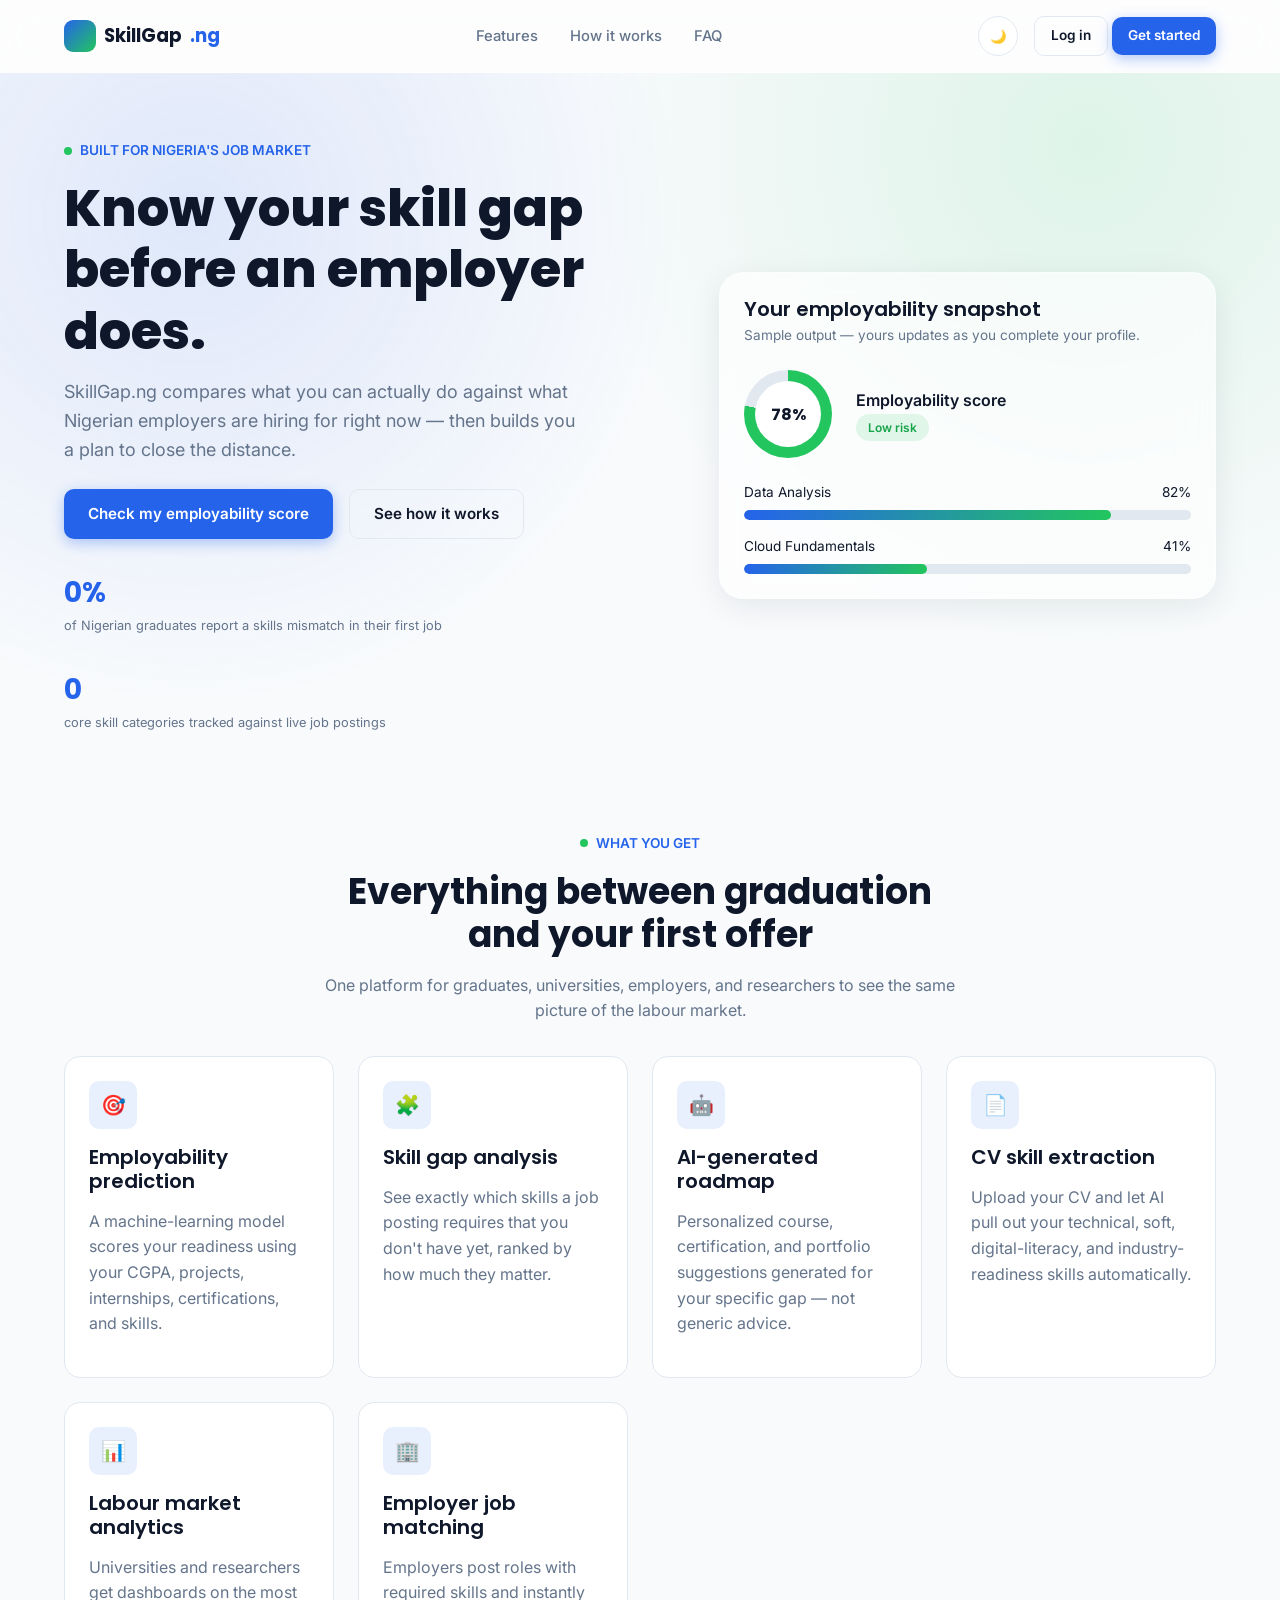
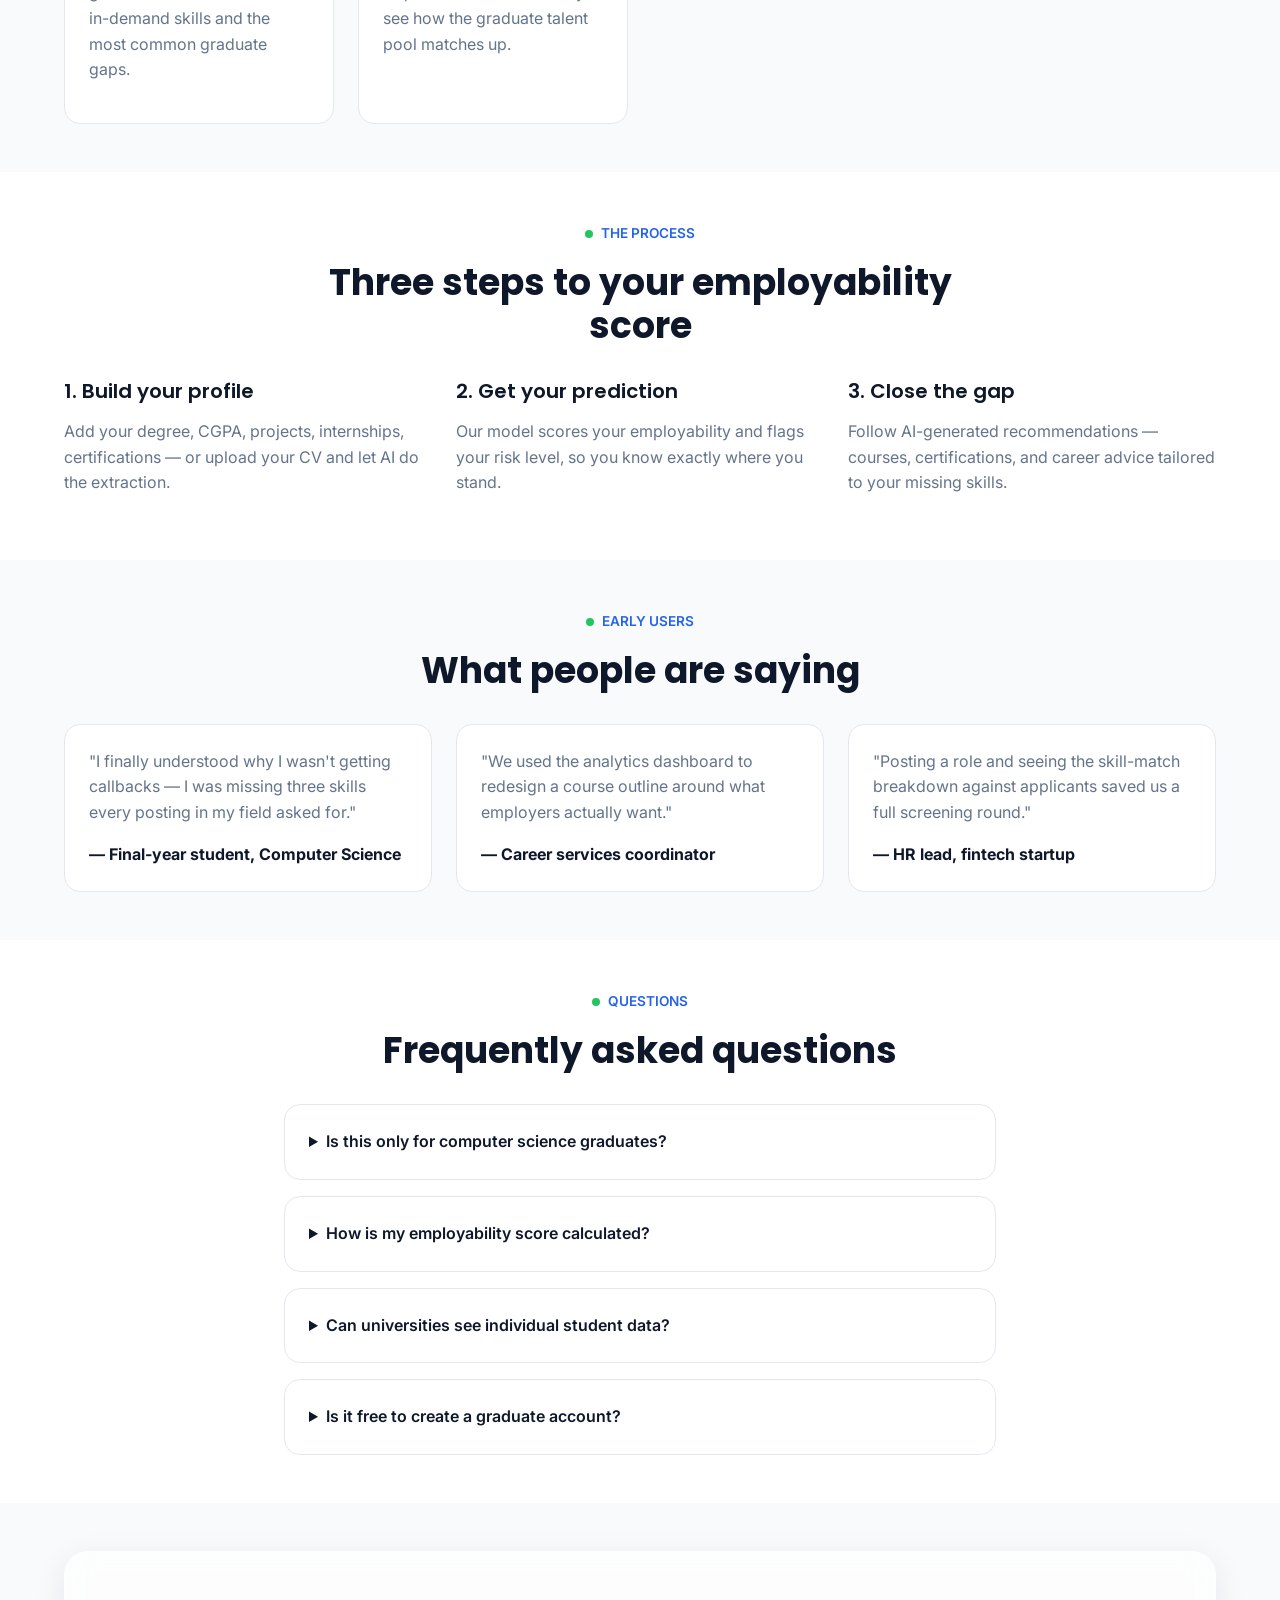
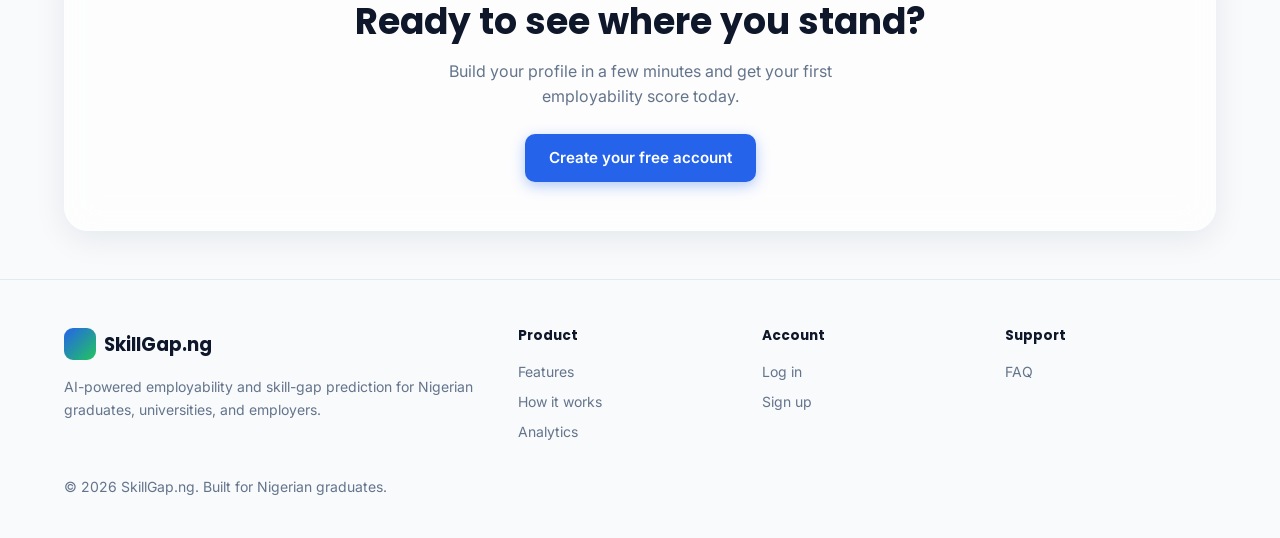
==== skill-gap-system/frontend/index.html @ 300d841a "first commit" ====
<!DOCTYPE html>
<html lang="en">
<head>
<meta charset="UTF-8" />
<meta name="viewport" content="width=device-width, initial-scale=1.0" />
<title>Graduate Skill Gap Prediction System | Close the gap between school and work</title>
<meta name="description" content="AI-powered employability prediction and skill-gap analysis for Nigerian graduates, universities, and employers." />
<link rel="stylesheet" href="assets/css/main.css" />
</head>
<body>
<a href="#main" class="skip-link">Skip to content</a>

<header class="navbar">
  <div class="navbar-inner">
    <a href="index.html" class="brand">
      <span class="brand-mark" aria-hidden="true"></span>
      SkillGap<span style="color:var(--color-primary)">.ng</span>
    </a>
    <nav aria-label="Primary">
      <ul class="nav-links">
        <li><a href="index.html#features">Features</a></li>
        <li><a href="index.html#how-it-works">How it works</a></li>
        <li><a href="index.html#faq">FAQ</a></li>
      </ul>
    </nav>
    <div class="nav-actions">
      <button class="theme-toggle" data-theme-toggle aria-label="Toggle dark mode">🌙</button>
      <div data-auth-area>
        <a href="login.html" class="btn btn-secondary btn-sm">Log in</a>
        <a href="login.html?tab=register" class="btn btn-primary btn-sm">Get started</a>
      </div>
      <button class="nav-toggle" data-nav-toggle aria-label="Open menu" aria-expanded="false">
        <span></span><span></span><span></span>
      </button>
    </div>
  </div>
</header>

<main id="main">

  <!-- HERO -->
  <section class="hero">
    <div class="hero-bg" aria-hidden="true"></div>
    <div class="container hero-grid">
      <div class="fade-in-up">
        <p class="eyebrow">BUILT FOR NIGERIA'S JOB MARKET</p>
        <h1>Know your skill gap before an employer does.</h1>
        <p style="font-size:1.125rem; max-width:520px;">
          SkillGap.ng compares what you can actually do against what Nigerian employers
          are hiring for right now — then builds you a plan to close the distance.
        </p>
        <div class="hero-actions">
          <a href="login.html?tab=register" class="btn btn-primary">Check my employability score</a>
          <a href="#how-it-works" class="btn btn-secondary">See how it works</a>
        </div>
        <div class="hero-stats">
          <div>
            <div class="hero-stat-value" data-count="41">0%</div>
            <div class="hero-stat-label">of Nigerian graduates report a skills mismatch in their first job</div>
          </div>
          <div>
            <div class="hero-stat-value" data-count="12">0</div>
            <div class="hero-stat-label">core skill categories tracked against live job postings</div>
          </div>
        </div>
      </div>

      <div class="fade-in-up glass" style="padding:var(--space-4); border-radius:var(--radius-lg);">
        <h3 style="margin-bottom:var(--space-1);">Your employability snapshot</h3>
        <p style="font-size:0.85rem; margin-bottom:var(--space-4);">Sample output — yours updates as you complete your profile.</p>

        <div style="display:flex; align-items:center; gap:var(--space-4); margin-bottom:var(--space-4);">
          <div style="width:88px;height:88px;border-radius:50%;background:conic-gradient(var(--color-accent) 78%, var(--color-border) 0);display:flex;align-items:center;justify-content:center;">
            <div style="width:66px;height:66px;border-radius:50%;background:var(--color-surface);display:flex;align-items:center;justify-content:center;font-family:var(--font-heading);font-weight:700;">78%</div>
          </div>
          <div>
            <div style="font-weight:600;">Employability score</div>
            <span class="badge badge-low">Low risk</span>
          </div>
        </div>

        <div style="margin-bottom:var(--space-3);">
          <div style="display:flex;justify-content:space-between;font-size:0.85rem;margin-bottom:6px;">
            <span>Data Analysis</span><span>82%</span>
          </div>
          <div class="progress-track"><div class="progress-fill" style="width:82%"></div></div>
        </div>
        <div>
          <div style="display:flex;justify-content:space-between;font-size:0.85rem;margin-bottom:6px;">
            <span>Cloud Fundamentals</span><span>41%</span>
          </div>
          <div class="progress-track"><div class="progress-fill" style="width:41%"></div></div>
        </div>
      </div>
    </div>
  </section>

  <!-- FEATURES -->
  <section class="section" id="features">
    <div class="container">
      <div class="section-header reveal">
        <p class="eyebrow" style="justify-content:center;">WHAT YOU GET</p>
        <h2>Everything between graduation and your first offer</h2>
        <p>One platform for graduates, universities, employers, and researchers to see the same picture of the labour market.</p>
      </div>

      <div class="feature-grid">
        <div class="card card-hover reveal">
          <div class="feature-icon">🎯</div>
          <h3>Employability prediction</h3>
          <p>A machine-learning model scores your readiness using your CGPA, projects, internships, certifications, and skills.</p>
        </div>
        <div class="card card-hover reveal">
          <div class="feature-icon">🧩</div>
          <h3>Skill gap analysis</h3>
          <p>See exactly which skills a job posting requires that you don't have yet, ranked by how much they matter.</p>
        </div>
        <div class="card card-hover reveal">
          <div class="feature-icon">🤖</div>
          <h3>AI-generated roadmap</h3>
          <p>Personalized course, certification, and portfolio suggestions generated for your specific gap — not generic advice.</p>
        </div>
        <div class="card card-hover reveal">
          <div class="feature-icon">📄</div>
          <h3>CV skill extraction</h3>
          <p>Upload your CV and let AI pull out your technical, soft, digital-literacy, and industry-readiness skills automatically.</p>
        </div>
        <div class="card card-hover reveal">
          <div class="feature-icon">📊</div>
          <h3>Labour market analytics</h3>
          <p>Universities and researchers get dashboards on the most in-demand skills and the most common graduate gaps.</p>
        </div>
        <div class="card card-hover reveal">
          <div class="feature-icon">🏢</div>
          <h3>Employer job matching</h3>
          <p>Employers post roles with required skills and instantly see how the graduate talent pool matches up.</p>
        </div>
      </div>
    </div>
  </section>

  <!-- HOW IT WORKS -->
  <section class="section" id="how-it-works" style="background:var(--color-surface);">
    <div class="container">
      <div class="section-header reveal">
        <p class="eyebrow" style="justify-content:center;">THE PROCESS</p>
        <h2>Three steps to your employability score</h2>
      </div>
      <div class="feature-grid">
        <div class="reveal">
          <h3>1. Build your profile</h3>
          <p>Add your degree, CGPA, projects, internships, certifications — or upload your CV and let AI do the extraction.</p>
        </div>
        <div class="reveal">
          <h3>2. Get your prediction</h3>
          <p>Our model scores your employability and flags your risk level, so you know exactly where you stand.</p>
        </div>
        <div class="reveal">
          <h3>3. Close the gap</h3>
          <p>Follow AI-generated recommendations — courses, certifications, and career advice tailored to your missing skills.</p>
        </div>
      </div>
    </div>
  </section>

  <!-- TESTIMONIALS -->
  <section class="section">
    <div class="container">
      <div class="section-header reveal">
        <p class="eyebrow" style="justify-content:center;">EARLY USERS</p>
        <h2>What people are saying</h2>
      </div>
      <div class="feature-grid">
        <div class="card reveal">
          <p>"I finally understood why I wasn't getting callbacks — I was missing three skills every posting in my field asked for."</p>
          <strong>— Final-year student, Computer Science</strong>
        </div>
        <div class="card reveal">
          <p>"We used the analytics dashboard to redesign a course outline around what employers actually want."</p>
          <strong>— Career services coordinator</strong>
        </div>
        <div class="card reveal">
          <p>"Posting a role and seeing the skill-match breakdown against applicants saved us a full screening round."</p>
          <strong>— HR lead, fintech startup</strong>
        </div>
      </div>
    </div>
  </section>

  <!-- FAQ -->
  <section class="section" id="faq" style="background:var(--color-surface);">
    <div class="container" style="max-width:760px;">
      <div class="section-header reveal">
        <p class="eyebrow" style="justify-content:center;">QUESTIONS</p>
        <h2>Frequently asked questions</h2>
      </div>

      <div class="reveal" style="display:flex; flex-direction:column; gap:var(--space-3);">
        <details class="card">
          <summary style="cursor:pointer; font-weight:600;">Is this only for computer science graduates?</summary>
          <p style="margin-top:var(--space-3);">No — the skill taxonomy covers technical, soft, digital-literacy, and industry-readiness skills across fields, and the job postings span multiple industries.</p>
        </details>
        <details class="card">
          <summary style="cursor:pointer; font-weight:600;">How is my employability score calculated?</summary>
          <p style="margin-top:var(--space-3);">A model trained on graduate outcome data weighs your CGPA, skills, projects, internships, certifications, and experience to produce a score and risk level.</p>
        </details>
        <details class="card">
          <summary style="cursor:pointer; font-weight:600;">Can universities see individual student data?</summary>
          <p style="margin-top:var(--space-3);">University and researcher accounts see aggregated analytics, not individual graduate profiles, unless a graduate explicitly shares their data.</p>
        </details>
        <details class="card">
          <summary style="cursor:pointer; font-weight:600;">Is it free to create a graduate account?</summary>
          <p style="margin-top:var(--space-3);">Yes. Graduate accounts are free to create and use.</p>
        </details>
      </div>
    </div>
  </section>

  <!-- CTA -->
  <section class="section">
    <div class="container">
      <div class="glass reveal" style="padding:var(--space-6); text-align:center; border-radius:var(--radius-lg);">
        <h2>Ready to see where you stand?</h2>
        <p style="max-width:480px; margin:0 auto var(--space-4);">Build your profile in a few minutes and get your first employability score today.</p>
        <a href="login.html?tab=register" class="btn btn-primary">Create your free account</a>
      </div>
    </div>
  </section>

</main>

<footer>
  <div class="container">
    <div class="footer-grid">
      <div>
        <div class="brand" style="margin-bottom:var(--space-3);">
          <span class="brand-mark" aria-hidden="true"></span> SkillGap.ng
        </div>
        <p>AI-powered employability and skill-gap prediction for Nigerian graduates, universities, and employers.</p>
      </div>
      <div>
        <h4>Product</h4>
        <ul>
          <li><a href="index.html#features">Features</a></li>
          <li><a href="index.html#how-it-works">How it works</a></li>
          <li><a href="analytics.html">Analytics</a></li>
        </ul>
      </div>
      <div>
        <h4>Account</h4>
        <ul>
          <li><a href="login.html">Log in</a></li>
          <li><a href="login.html?tab=register">Sign up</a></li>
        </ul>
      </div>
      <div>
        <h4>Support</h4>
        <ul>
          <li><a href="index.html#faq">FAQ</a></li>
        </ul>
      </div>
    </div>
    <p>&copy; 2026 SkillGap.ng. Built for Nigerian graduates.</p>
  </div>
</footer>

<script src="assets/js/api.js"></script>
<script src="assets/js/theme.js"></script>
<script src="assets/js/main.js"></script>
</body>
</html>
---- skill-gap-system/frontend/assets/css/main.css ----
/* =========================================================================
   Graduate Skill Gap Prediction System — Design System
   Theme: Modern Glassmorphism + Soft Material Design
   Fonts: Inter (body/UI), Poppins (headings)
   ========================================================================= */

@import url('https://fonts.googleapis.com/css2?family=Inter:wght@400;500;600;700&family=Poppins:wght@500;600;700;800&display=swap');

:root {
  /* --- Color tokens (from project spec) --- */
  --color-primary: #2563EB;
  --color-primary-dark: #1D4ED8;
  --color-primary-light: #93C5FD;
  --color-secondary: #0F172A;
  --color-accent: #22C55E;
  --color-warning: #F59E0B;
  --color-danger: #EF4444;
  --color-background: #F8FAFC;
  --color-surface: #FFFFFF;
  --color-text: #0F172A;
  --color-muted: #64748B;
  --color-border: #E2E8F0;

  /* --- Glass surface tokens --- */
  --glass-bg: rgba(255, 255, 255, 0.65);
  --glass-border: rgba(255, 255, 255, 0.35);
  --glass-shadow: 0 8px 32px rgba(15, 23, 42, 0.08);
  --glass-blur: 16px;

  /* --- Layout tokens --- */
  --radius: 16px;
  --radius-sm: 10px;
  --radius-lg: 24px;
  --space-1: 4px;
  --space-2: 8px;
  --space-3: 16px;
  --space-4: 24px;
  --space-5: 32px;
  --space-6: 48px;
  --space-7: 64px;

  /* --- Typography tokens --- */
  --font-heading: 'Poppins', sans-serif;
  --font-body: 'Inter', sans-serif;

  /* --- Motion tokens --- */
  --transition-fast: 150ms ease;
  --transition-base: 250ms cubic-bezier(0.4, 0, 0.2, 1);
  --transition-slow: 450ms cubic-bezier(0.4, 0, 0.2, 1);
}

[data-theme='dark'] {
  --color-background: #0B1220;
  --color-surface: #111C33;
  --color-text: #F1F5F9;
  --color-muted: #94A3B8;
  --color-border: #1E293B;
  --glass-bg: rgba(17, 28, 51, 0.65);
  --glass-border: rgba(255, 255, 255, 0.08);
  --glass-shadow: 0 8px 32px rgba(0, 0, 0, 0.35);
}

/* --- Reduced motion support (accessibility) --- */
@media (prefers-reduced-motion: reduce) {
  *, *::before, *::after {
    animation-duration: 0.01ms !important;
    animation-iteration-count: 1 !important;
    transition-duration: 0.01ms !important;
    scroll-behavior: auto !important;
  }
}

/* =========================================================================
   Reset & base
   ========================================================================= */
*, *::before, *::after { box-sizing: border-box; }

html { scroll-behavior: smooth; }

body {
  margin: 0;
  font-family: var(--font-body);
  background: var(--color-background);
  color: var(--color-text);
  line-height: 1.6;
  -webkit-font-smoothing: antialiased;
  transition: background var(--transition-base), color var(--transition-base);
}

h1, h2, h3, h4, h5 {
  font-family: var(--font-heading);
  font-weight: 700;
  line-height: 1.2;
  margin: 0 0 var(--space-3);
  color: var(--color-text);
}

h1 { font-size: clamp(2rem, 4vw, 3.25rem); font-weight: 800; }
h2 { font-size: clamp(1.5rem, 3vw, 2.25rem); }
h3 { font-size: 1.25rem; font-weight: 600; }

p { margin: 0 0 var(--space-3); color: var(--color-muted); }

a { color: var(--color-primary); text-decoration: none; }
a:hover { color: var(--color-primary-dark); }

img { max-width: 100%; display: block; }

button { font-family: inherit; }

/* --- Visible keyboard focus (accessibility) --- */
a:focus-visible,
button:focus-visible,
input:focus-visible,
select:focus-visible,
textarea:focus-visible,
[tabindex]:focus-visible {
  outline: 3px solid var(--color-primary);
  outline-offset: 2px;
}

/* --- Skip to content link --- */
.skip-link {
  position: absolute;
  left: -9999px;
  top: 0;
  background: var(--color-primary);
  color: #fff;
  padding: var(--space-2) var(--space-3);
  z-index: 1000;
  border-radius: 0 0 var(--radius-sm) 0;
}
.skip-link:focus { left: 0; }

.container {
  width: 100%;
  max-width: 1200px;
  margin: 0 auto;
  padding: 0 var(--space-4);
}

.visually-hidden {
  position: absolute;
  width: 1px; height: 1px;
  overflow: hidden;
  clip: rect(0 0 0 0);
  white-space: nowrap;
}

/* =========================================================================
   Buttons
   ========================================================================= */
.btn {
  display: inline-flex;
  align-items: center;
  justify-content: center;
  gap: var(--space-2);
  padding: 12px 24px;
  border-radius: var(--radius-sm);
  border: none;
  font-weight: 600;
  font-size: 0.95rem;
  cursor: pointer;
  transition: transform var(--transition-fast), box-shadow var(--transition-fast), background var(--transition-fast);
  min-height: 44px; /* large touch target */
  position: relative;
  overflow: hidden;
}
.btn:active { transform: translateY(1px); }

.btn-primary {
  background: var(--color-primary);
  color: #fff;
  box-shadow: 0 4px 14px rgba(37, 99, 235, 0.35);
}
.btn-primary:hover { background: var(--color-primary-dark); transform: translateY(-2px); }

.btn-secondary {
  background: transparent;
  color: var(--color-text);
  border: 1.5px solid var(--color-border);
}
.btn-secondary:hover { border-color: var(--color-primary); color: var(--color-primary); }

.btn-accent {
  background: var(--color-accent);
  color: #fff;
}

.btn-block { width: 100%; }
.btn-sm { padding: 8px 16px; font-size: 0.85rem; min-height: 36px; }

/* Ripple micro-interaction */
.btn::after {
  content: '';
  position: absolute;
  width: 0; height: 0;
  border-radius: 50%;
  background: rgba(255, 255, 255, 0.5);
  transform: translate(-50%, -50%);
  top: 50%; left: 50%;
  transition: width 0.4s ease, height 0.4s ease;
}
.btn:active::after { width: 220px; height: 220px; }

/* =========================================================================
   Glass card / surface
   ========================================================================= */
.card {
  background: var(--color-surface);
  border-radius: var(--radius);
  border: 1px solid var(--color-border);
  padding: var(--space-4);
  transition: transform var(--transition-base), box-shadow var(--transition-base);
}

.glass {
  background: var(--glass-bg);
  backdrop-filter: blur(var(--glass-blur));
  -webkit-backdrop-filter: blur(var(--glass-blur));
  border: 1px solid var(--glass-border);
  box-shadow: var(--glass-shadow);
  border-radius: var(--radius);
}

.card-hover:hover {
  transform: translateY(-4px);
  box-shadow: 0 12px 32px rgba(15, 23, 42, 0.12);
}

/* =========================================================================
   Forms
   ========================================================================= */
.field { margin-bottom: var(--space-4); }

.field label {
  display: block;
  font-weight: 600;
  font-size: 0.875rem;
  margin-bottom: var(--space-2);
  color: var(--color-text);
}

.field input,
.field select,
.field textarea {
  width: 100%;
  padding: 12px 14px;
  border-radius: var(--radius-sm);
  border: 1.5px solid var(--color-border);
  background: var(--color-surface);
  color: var(--color-text);
  font-size: 1rem;
  font-family: inherit;
  transition: border-color var(--transition-fast), box-shadow var(--transition-fast);
  min-height: 44px;
}

.field input:focus,
.field select:focus,
.field textarea:focus {
  border-color: var(--color-primary);
  box-shadow: 0 0 0 4px rgba(37, 99, 235, 0.12);
  outline: none;
}

.field .error-text {
  color: var(--color-danger);
  font-size: 0.8rem;
  margin-top: var(--space-1);
}

.field.has-error input { border-color: var(--color-danger); }

/* =========================================================================
   Navigation
   ========================================================================= */
.navbar {
  position: sticky;
  top: 0;
  z-index: 100;
  background: var(--glass-bg);
  backdrop-filter: blur(var(--glass-blur));
  -webkit-backdrop-filter: blur(var(--glass-blur));
  border-bottom: 1px solid var(--glass-border);
}

.navbar-inner {
  display: flex;
  align-items: center;
  justify-content: space-between;
  padding: var(--space-3) var(--space-4);
  max-width: 1200px;
  margin: 0 auto;
}

.brand {
  font-family: var(--font-heading);
  font-weight: 700;
  font-size: 1.15rem;
  display: flex;
  align-items: center;
  gap: var(--space-2);
  color: var(--color-text);
}

.brand-mark {
  width: 32px; height: 32px;
  border-radius: 9px;
  background: linear-gradient(135deg, var(--color-primary), var(--color-accent));
}

.nav-links {
  display: flex;
  gap: var(--space-5);
  list-style: none;
  margin: 0; padding: 0;
}
.nav-links a { color: var(--color-muted); font-weight: 500; font-size: 0.925rem; }
.nav-links a:hover, .nav-links a.active { color: var(--color-primary); }

.nav-actions { display: flex; align-items: center; gap: var(--space-3); }

.theme-toggle {
  width: 40px; height: 40px;
  border-radius: 50%;
  border: 1.5px solid var(--color-border);
  background: var(--color-surface);
  display: flex; align-items: center; justify-content: center;
  cursor: pointer;
}

.nav-toggle {
  display: none;
  background: none;
  border: none;
  cursor: pointer;
  padding: var(--space-2);
}
.nav-toggle span {
  display: block;
  width: 24px; height: 2px;
  background: var(--color-text);
  margin: 5px 0;
  transition: var(--transition-fast);
}

/* =========================================================================
   Sidebar (dashboard layout)
   ========================================================================= */
.app-shell {
  display: grid;
  grid-template-columns: 260px 1fr;
  min-height: 100vh;
}

.sidebar {
  background: var(--color-surface);
  border-right: 1px solid var(--color-border);
  padding: var(--space-4);
  display: flex;
  flex-direction: column;
  gap: var(--space-2);
}

.sidebar-link {
  display: flex;
  align-items: center;
  gap: var(--space-3);
  padding: 12px 14px;
  border-radius: var(--radius-sm);
  color: var(--color-muted);
  font-weight: 500;
  font-size: 0.925rem;
  transition: background var(--transition-fast), color var(--transition-fast);
}
.sidebar-link:hover { background: var(--color-background); color: var(--color-text); }
.sidebar-link.active { background: rgba(37, 99, 235, 0.1); color: var(--color-primary); }

.main-content { padding: var(--space-5); }

/* =========================================================================
   Stat cards / badges / progress
   ========================================================================= */
.stat-grid {
  display: grid;
  grid-template-columns: repeat(auto-fit, minmax(220px, 1fr));
  gap: var(--space-4);
}

.stat-card { display: flex; flex-direction: column; gap: var(--space-2); }
.stat-value { font-family: var(--font-heading); font-size: 2rem; font-weight: 700; }
.stat-label { color: var(--color-muted); font-size: 0.875rem; }

.badge {
  display: inline-flex;
  align-items: center;
  padding: 4px 12px;
  border-radius: 999px;
  font-size: 0.75rem;
  font-weight: 600;
}
.badge-low { background: rgba(34, 197, 94, 0.12); color: #16A34A; }
.badge-medium { background: rgba(245, 158, 11, 0.12); color: #D97706; }
.badge-high { background: rgba(239, 68, 68, 0.12); color: #DC2626; }

.progress-track {
  width: 100%;
  height: 10px;
  border-radius: 999px;
  background: var(--color-border);
  overflow: hidden;
}
.progress-fill {
  height: 100%;
  border-radius: 999px;
  background: linear-gradient(90deg, var(--color-primary), var(--color-accent));
  transition: width var(--transition-slow);
  width: 0%;
}

/* Skeleton loading state */
.skeleton {
  background: linear-gradient(90deg, var(--color-border) 25%, rgba(226,232,240,0.5) 50%, var(--color-border) 75%);
  background-size: 200% 100%;
  animation: skeleton-shimmer 1.4s ease infinite;
  border-radius: var(--radius-sm);
}
@keyframes skeleton-shimmer {
  0% { background-position: 200% 0; }
  100% { background-position: -200% 0; }
}

/* =========================================================================
   Hero (landing page)
   ========================================================================= */
.hero {
  padding: var(--space-7) 0 var(--space-6);
  position: relative;
  overflow: hidden;
}
.hero-bg {
  position: absolute;
  inset: 0;
  background:
    radial-gradient(circle at 15% 20%, rgba(37, 99, 235, 0.12), transparent 40%),
    radial-gradient(circle at 85% 10%, rgba(34, 197, 94, 0.12), transparent 40%);
  z-index: -1;
}
.hero-grid {
  display: grid;
  grid-template-columns: 1.1fr 0.9fr;
  gap: var(--space-6);
  align-items: center;
}
.eyebrow {
  display: inline-flex;
  align-items: center;
  gap: var(--space-2);
  color: var(--color-primary);
  font-weight: 600;
  font-size: 0.85rem;
  margin-bottom: var(--space-3);
}
.eyebrow::before {
  content: '';
  width: 8px; height: 8px;
  border-radius: 50%;
  background: var(--color-accent);
}

.hero-stats {
  display: flex;
  gap: var(--space-5);
  margin-top: var(--space-5);
  flex-wrap: wrap;
}
.hero-stat-value {
  font-family: var(--font-heading);
  font-size: 1.75rem;
  font-weight: 700;
  color: var(--color-primary);
}
.hero-stat-label { font-size: 0.8rem; color: var(--color-muted); }

.hero-actions { display: flex; gap: var(--space-3); flex-wrap: wrap; margin-top: var(--space-4); }

/* Animated fade-in on load */
.fade-in-up {
  animation: fadeInUp 0.6s var(--transition-slow) both;
}
@keyframes fadeInUp {
  from { opacity: 0; transform: translateY(16px); }
  to { opacity: 1; transform: translateY(0); }
}
.fade-in-up:nth-child(2) { animation-delay: 0.08s; }
.fade-in-up:nth-child(3) { animation-delay: 0.16s; }

/* Scroll-reveal (JS toggles .in-view) */
.reveal {
  opacity: 0;
  transform: translateY(24px);
  transition: opacity 0.6s var(--transition-slow), transform 0.6s var(--transition-slow);
}
.reveal.in-view { opacity: 1; transform: translateY(0); }

/* =========================================================================
   Features / grid sections
   ========================================================================= */
.section { padding: var(--space-6) 0; }
.section-header { max-width: 640px; margin: 0 auto var(--space-5); text-align: center; }

.feature-grid {
  display: grid;
  grid-template-columns: repeat(auto-fit, minmax(260px, 1fr));
  gap: var(--space-4);
}
.feature-icon {
  width: 48px; height: 48px;
  border-radius: var(--radius-sm);
  background: rgba(37, 99, 235, 0.1);
  color: var(--color-primary);
  display: flex; align-items: center; justify-content: center;
  margin-bottom: var(--space-3);
  font-size: 1.25rem;
}

/* =========================================================================
   Footer
   ========================================================================= */
footer {
  border-top: 1px solid var(--color-border);
  padding: var(--space-6) 0 var(--space-4);
  color: var(--color-muted);
  font-size: 0.875rem;
}
.footer-grid {
  display: grid;
  grid-template-columns: 2fr 1fr 1fr 1fr;
  gap: var(--space-5);
  margin-bottom: var(--space-5);
}
.footer-grid h4 { font-size: 0.85rem; color: var(--color-text); margin-bottom: var(--space-3); }
.footer-grid ul { list-style: none; padding: 0; margin: 0; display: flex; flex-direction: column; gap: var(--space-2); }
.footer-grid a { color: var(--color-muted); font-size: 0.875rem; }

/* =========================================================================
   Empty / error states
   ========================================================================= */
.empty-state {
  text-align: center;
  padding: var(--space-6) var(--space-4);
  color: var(--color-muted);
}
.empty-state h3 { color: var(--color-text); margin-bottom: var(--space-2); }

.toast {
  position: fixed;
  bottom: var(--space-4);
  right: var(--space-4);
  background: var(--color-surface);
  border: 1px solid var(--color-border);
  border-left: 4px solid var(--color-primary);
  border-radius: var(--radius-sm);
  padding: var(--space-3) var(--space-4);
  box-shadow: 0 10px 30px rgba(15, 23, 42, 0.15);
  z-index: 1000;
  animation: fadeInUp 0.3s ease both;
  max-width: 340px;
}
.toast.toast-danger { border-left-color: var(--color-danger); }
.toast.toast-success { border-left-color: var(--color-accent); }

/* =========================================================================
   Responsive breakpoints (per spec: 320 / 480 / 768 / 1024 / 1440)
   ========================================================================= */
@media (max-width: 1024px) {
  .hero-grid { grid-template-columns: 1fr; }
  .app-shell { grid-template-columns: 220px 1fr; }
  .footer-grid { grid-template-columns: 1fr 1fr; }
}

@media (max-width: 768px) {
  .nav-links { display: none; }
  .nav-toggle { display: block; }
  .app-shell { grid-template-columns: 1fr; }
  .sidebar {
    position: fixed;
    top: 0; left: 0; bottom: 0;
    width: 260px;
    transform: translateX(-100%);
    transition: transform var(--transition-base);
    z-index: 200;
  }
  .sidebar.open { transform: translateX(0); }
  .main-content { padding: var(--space-4); }
}

@media (max-width: 480px) {
  .hero-actions .btn { width: 100%; }
  .hero-stats { gap: var(--space-4); }
  .footer-grid { grid-template-columns: 1fr; }
}
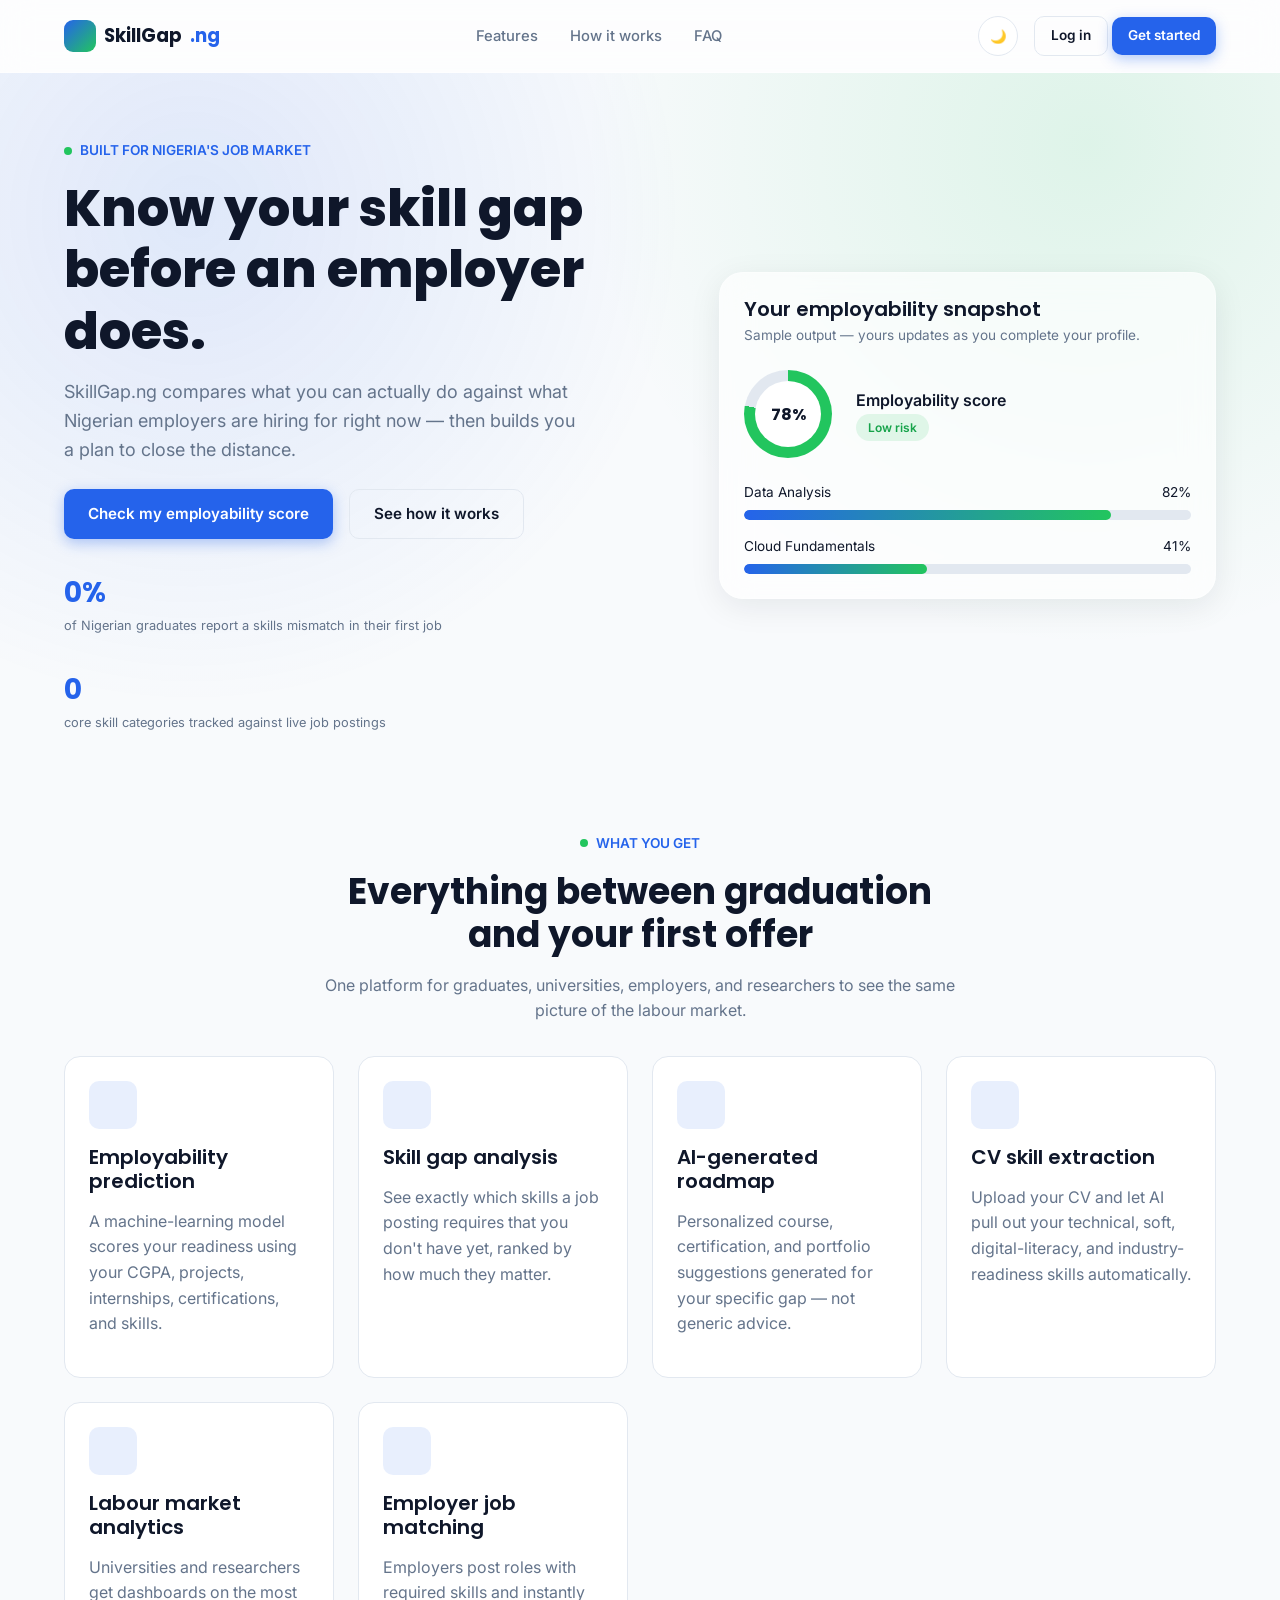
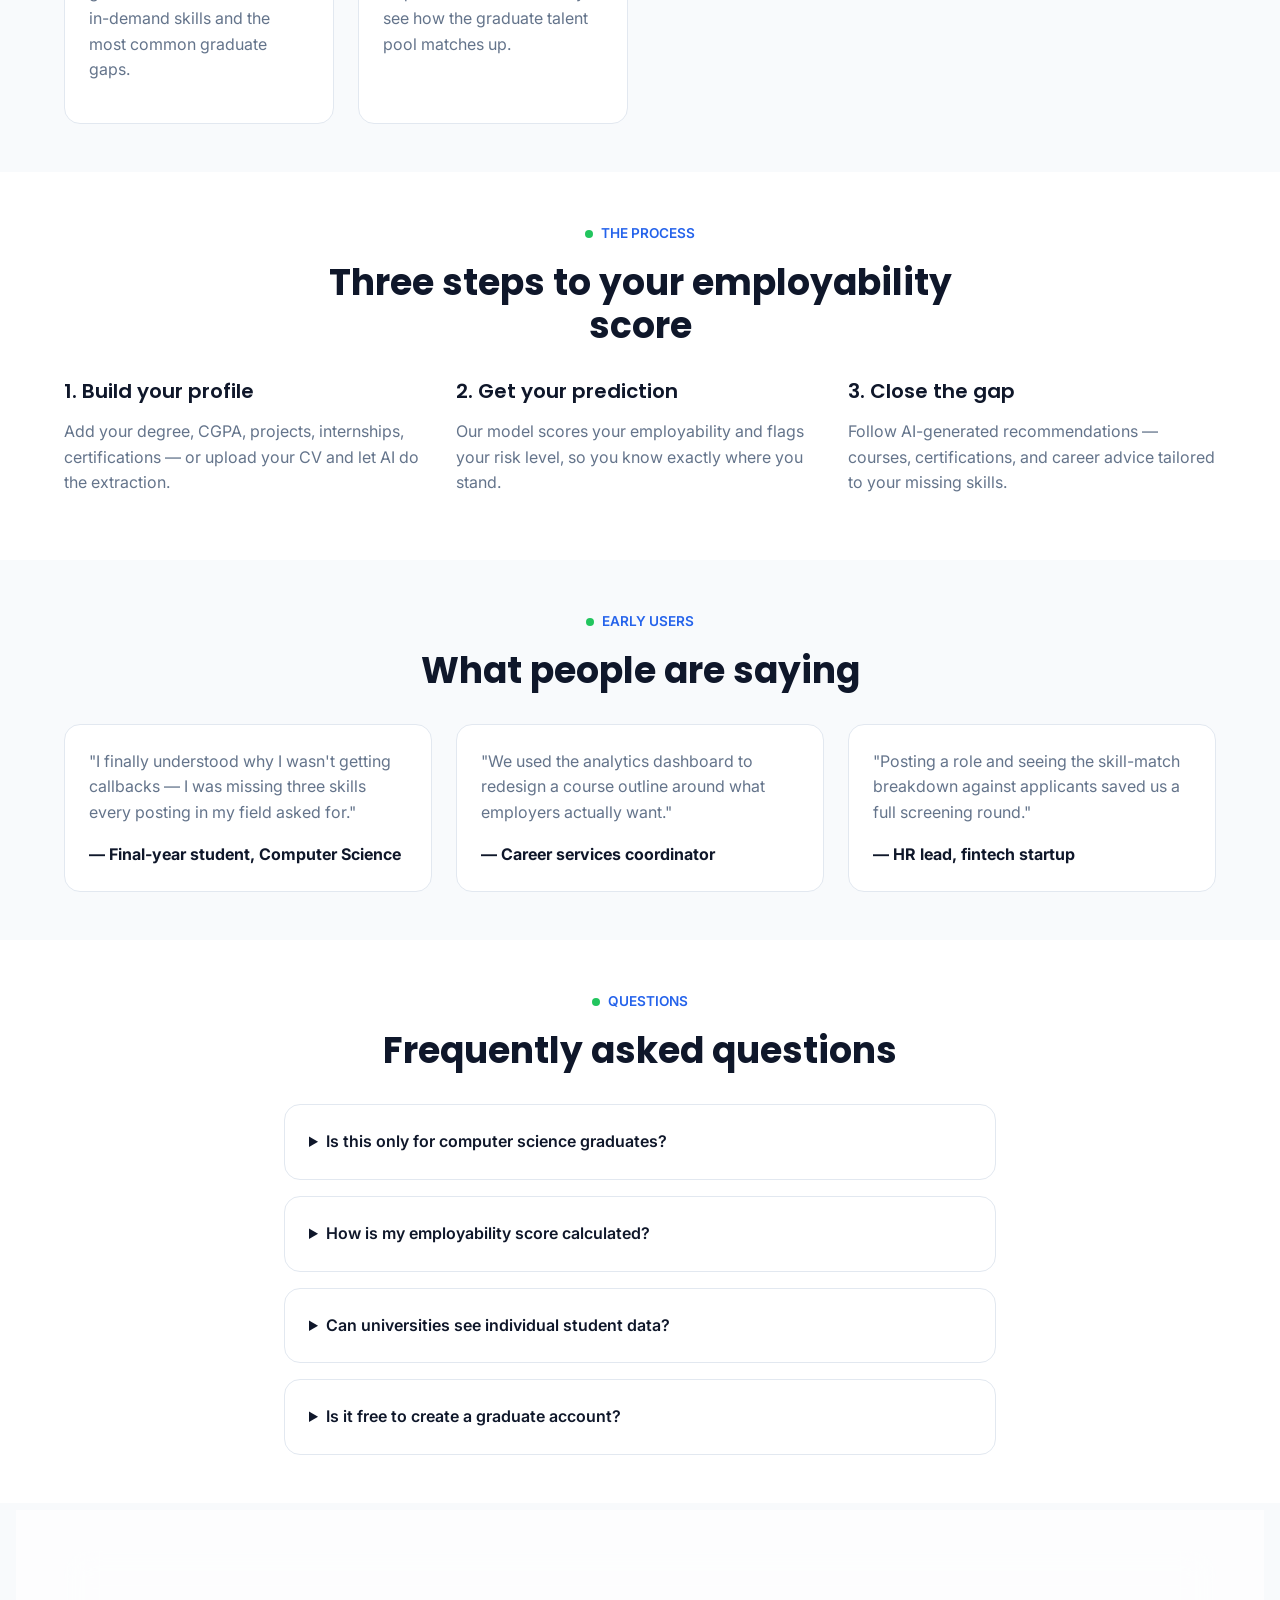
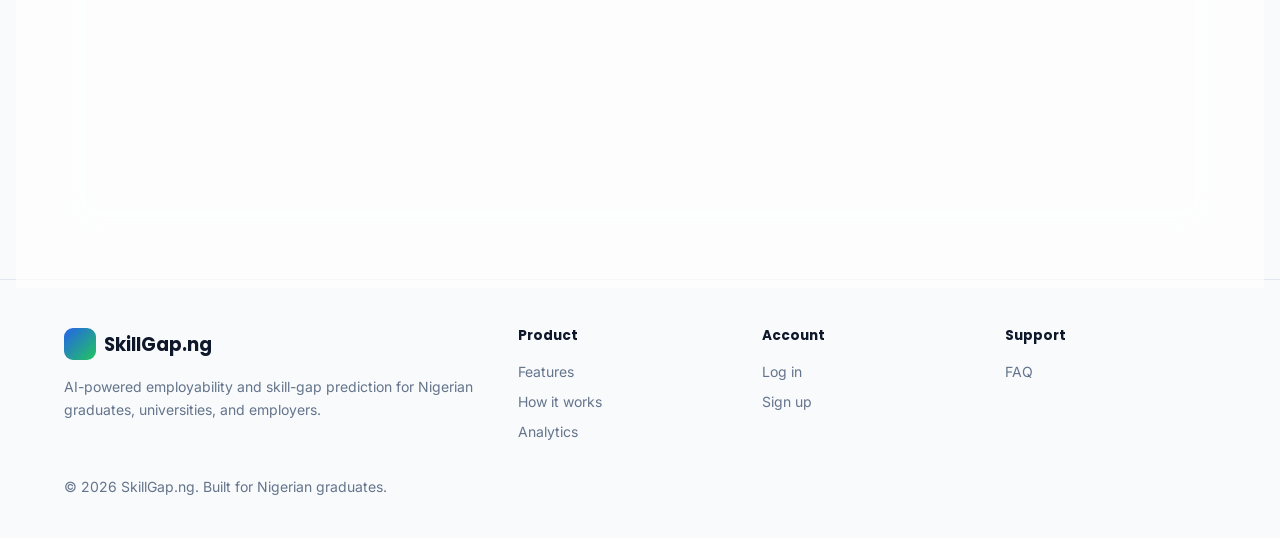
==== commit d67d610e: "feat: initialize project structure with frontend interface templates, core stylesheets, backend API " ====
--- a/skill-gap-system/frontend/index.html
+++ b/skill-gap-system/frontend/index.html
@@ -24,7 +24,7 @@
       </ul>
     </nav>
     <div class="nav-actions">
-      <button class="theme-toggle" data-theme-toggle aria-label="Toggle dark mode">🌙</button>
+      <button class="theme-toggle" data-theme-toggle aria-label="Toggle dark mode"></button>
       <div data-auth-area>
         <a href="login.html" class="btn btn-secondary btn-sm">Log in</a>
         <a href="login.html?tab=register" class="btn btn-primary btn-sm">Get started</a>
@@ -106,32 +106,32 @@
 
       <div class="feature-grid">
         <div class="card card-hover reveal">
-          <div class="feature-icon">🎯</div>
+          <div class="feature-icon"></div>
           <h3>Employability prediction</h3>
           <p>A machine-learning model scores your readiness using your CGPA, projects, internships, certifications, and skills.</p>
         </div>
         <div class="card card-hover reveal">
-          <div class="feature-icon">🧩</div>
+          <div class="feature-icon"></div>
           <h3>Skill gap analysis</h3>
           <p>See exactly which skills a job posting requires that you don't have yet, ranked by how much they matter.</p>
         </div>
         <div class="card card-hover reveal">
-          <div class="feature-icon">🤖</div>
+          <div class="feature-icon"></div>
           <h3>AI-generated roadmap</h3>
           <p>Personalized course, certification, and portfolio suggestions generated for your specific gap — not generic advice.</p>
         </div>
         <div class="card card-hover reveal">
-          <div class="feature-icon">📄</div>
+          <div class="feature-icon"></div>
           <h3>CV skill extraction</h3>
           <p>Upload your CV and let AI pull out your technical, soft, digital-literacy, and industry-readiness skills automatically.</p>
         </div>
         <div class="card card-hover reveal">
-          <div class="feature-icon">📊</div>
+          <div class="feature-icon"></div>
           <h3>Labour market analytics</h3>
           <p>Universities and researchers get dashboards on the most in-demand skills and the most common graduate gaps.</p>
         </div>
         <div class="card card-hover reveal">
-          <div class="feature-icon">🏢</div>
+          <div class="feature-icon"></div>
           <h3>Employer job matching</h3>
           <p>Employers post roles with required skills and instantly see how the graduate talent pool matches up.</p>
         </div>
--- a/skill-gap-system/frontend/assets/css/main.css
+++ b/skill-gap-system/frontend/assets/css/main.css
@@ -272,6 +272,54 @@
 
 .field.has-error input { border-color: var(--color-danger); }
 
+/* --- Checkbox Pills (Certifications) --- */
+.checkbox-pill {
+  position: relative;
+  display: inline-block;
+}
+.checkbox-pill input[type="checkbox"] {
+  position: absolute;
+  opacity: 0;
+  width: 1px;
+  height: 1px;
+  padding: 0;
+  margin: -1px;
+  border: 0;
+  overflow: hidden;
+  clip: rect(0, 0, 0, 0);
+  min-height: 0;
+}
+.checkbox-pill-label {
+  display: inline-flex;
+  align-items: center;
+  justify-content: center;
+  text-align: center;
+  padding: 6px 12px;
+  border-radius: var(--radius-sm);
+  border: 1.5px solid var(--color-border);
+  background: var(--color-surface);
+  color: var(--color-muted);
+  font-size: 0.8rem;
+  font-weight: 500;
+  cursor: pointer;
+  transition: all var(--transition-fast);
+  user-select: none;
+}
+.checkbox-pill input[type="checkbox"]:checked + .checkbox-pill-label {
+  border-color: var(--color-primary);
+  background: rgba(37, 99, 235, 0.08);
+  color: var(--color-primary-dark);
+  box-shadow: 0 4px 12px rgba(37, 99, 235, 0.1);
+}
+.checkbox-pill input[type="checkbox"]:focus-visible + .checkbox-pill-label {
+  outline: 3px solid var(--color-primary);
+  outline-offset: 2px;
+}
+.checkbox-pill:hover .checkbox-pill-label {
+  border-color: var(--color-primary);
+  color: var(--color-text);
+}
+
 /* =========================================================================
    Navigation
    ========================================================================= */
